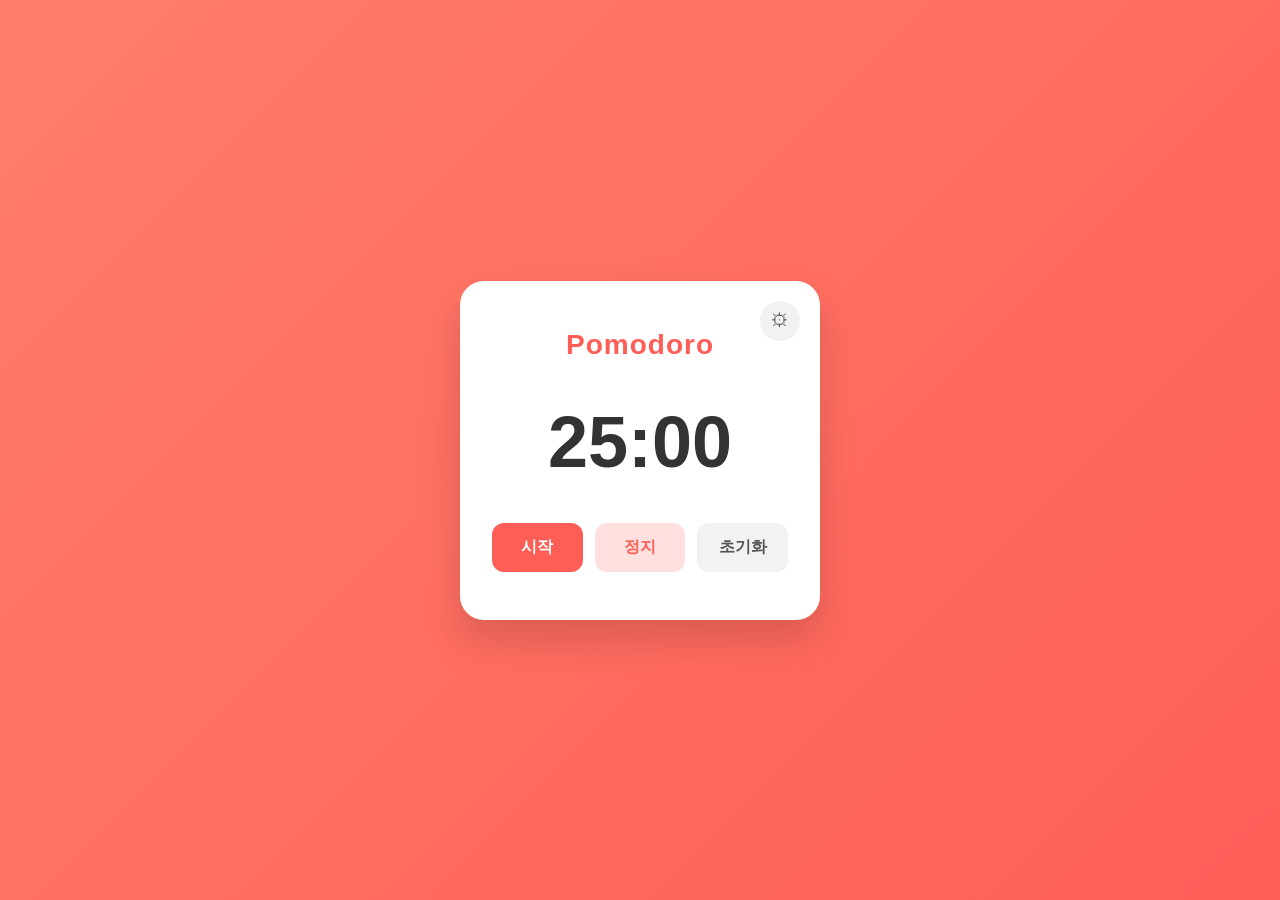
==== index.html @ c982a13b "init" ====
<!DOCTYPE html>
<html lang="ko">
<head>
  <meta charset="UTF-8" />
  <meta name="viewport" content="width=device-width, initial-scale=1.0" />
  <title>Pomodoro</title>
  <link rel="stylesheet" href="index.css" />
</head>
<body>
  <main class="timer-card">
    <a class="settings-btn" href="settings.html" aria-label="설정">⚙</a>

    <h1>Pomodoro</h1>

    <div class="time-display" id="time-display">25:00</div>

    <div class="controls">
      <button class="btn btn-start" id="start-btn" type="button">시작</button>
      <button class="btn btn-stop" id="stop-btn" type="button">정지</button>
      <button class="btn btn-reset" id="reset-btn" type="button">초기화</button>
    </div>
  </main>

  <script src="script.js"></script>
</body>
</html>
---- index.css ----
* {
  box-sizing: border-box;
  margin: 0;
  padding: 0;
}

body {
  min-height: 100vh;
  display: flex;
  align-items: center;
  justify-content: center;
  background: linear-gradient(135deg, #ff7e6b, #ff5e57);
  font-family: "Segoe UI", "Pretendard", -apple-system, sans-serif;
}

.timer-card {
  position: relative;
  width: 360px;
  max-width: 90vw;
  padding: 48px 32px;
  background: #ffffff;
  border-radius: 24px;
  box-shadow: 0 20px 40px rgba(0, 0, 0, 0.15);
  text-align: center;
}

.timer-card.timer-complete {
  animation: shake 0.5s ease-in-out infinite;
}

.timer-card.timer-complete:hover,
.timer-card.timer-complete.shake-paused {
  animation-play-state: paused;
}

@keyframes shake {
  0%,
  100% {
    transform: translateX(0);
  }
  20% {
    transform: translateX(-8px);
  }
  40% {
    transform: translateX(8px);
  }
  60% {
    transform: translateX(-8px);
  }
  80% {
    transform: translateX(8px);
  }
}

.settings-btn {
  position: absolute;
  top: 20px;
  right: 20px;
  width: 40px;
  height: 40px;
  display: flex;
  align-items: center;
  justify-content: center;
  border: none;
  border-radius: 50%;
  background: #f2f2f2;
  color: #555;
  font-size: 18px;
  text-decoration: none;
  cursor: pointer;
  transition: background 0.2s ease, transform 0.2s ease;
}

.settings-btn:hover {
  background: #e6e6e6;
  transform: rotate(30deg);
}

h1 {
  font-size: 28px;
  font-weight: 700;
  color: #ff5e57;
  letter-spacing: 1px;
}

.time-display {
  margin: 40px 0;
  font-size: 72px;
  font-weight: 700;
  font-variant-numeric: tabular-nums;
  color: #333;
}

.controls {
  display: flex;
  gap: 12px;
  justify-content: center;
}

.btn {
  flex: 1;
  padding: 14px 0;
  border: none;
  border-radius: 12px;
  font-size: 16px;
  font-weight: 600;
  cursor: pointer;
  transition: transform 0.15s ease, opacity 0.15s ease;
}

.btn:hover {
  transform: translateY(-2px);
  opacity: 0.9;
}

.btn:active {
  transform: translateY(0);
}

.btn-start {
  background: #ff5e57;
  color: #fff;
}

.btn-stop {
  background: #ffe0de;
  color: #ff5e57;
}

.btn-reset {
  background: #f2f2f2;
  color: #555;
}
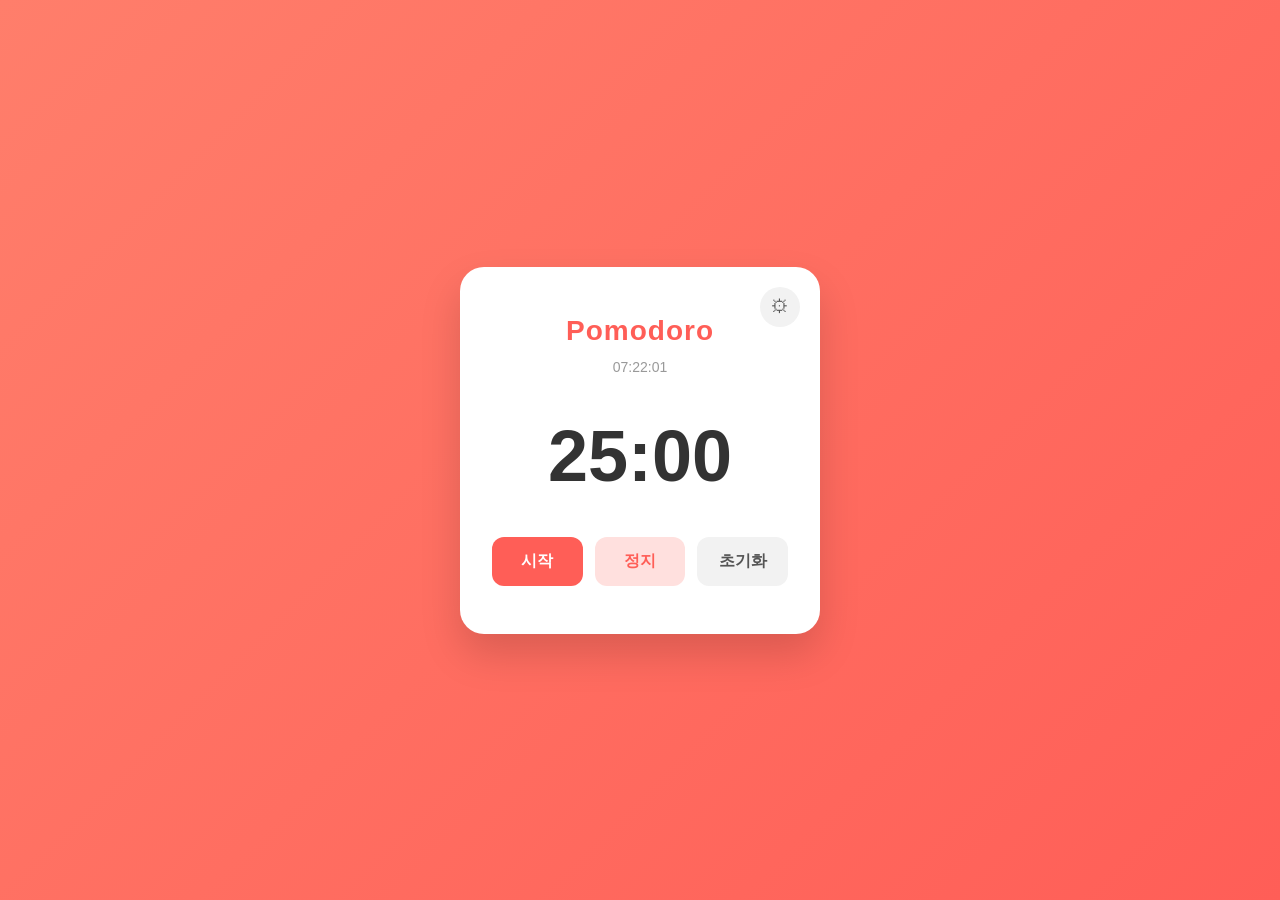
==== commit 109939fe: "클로드 권한 설정 + 현재 시간 기능 추가" ====
--- a/index.html
+++ b/index.html
@@ -12,6 +12,8 @@
 
     <h1>Pomodoro</h1>
 
+    <div class="current-time" id="current-time"></div>
+
     <div class="time-display" id="time-display">25:00</div>
 
     <div class="controls">
--- a/index.css
+++ b/index.css
@@ -83,6 +83,13 @@
   letter-spacing: 1px;
 }
 
+.current-time {
+  margin-top: 12px;
+  font-size: 14px;
+  font-variant-numeric: tabular-nums;
+  color: #999;
+}
+
 .time-display {
   margin: 40px 0;
   font-size: 72px;
